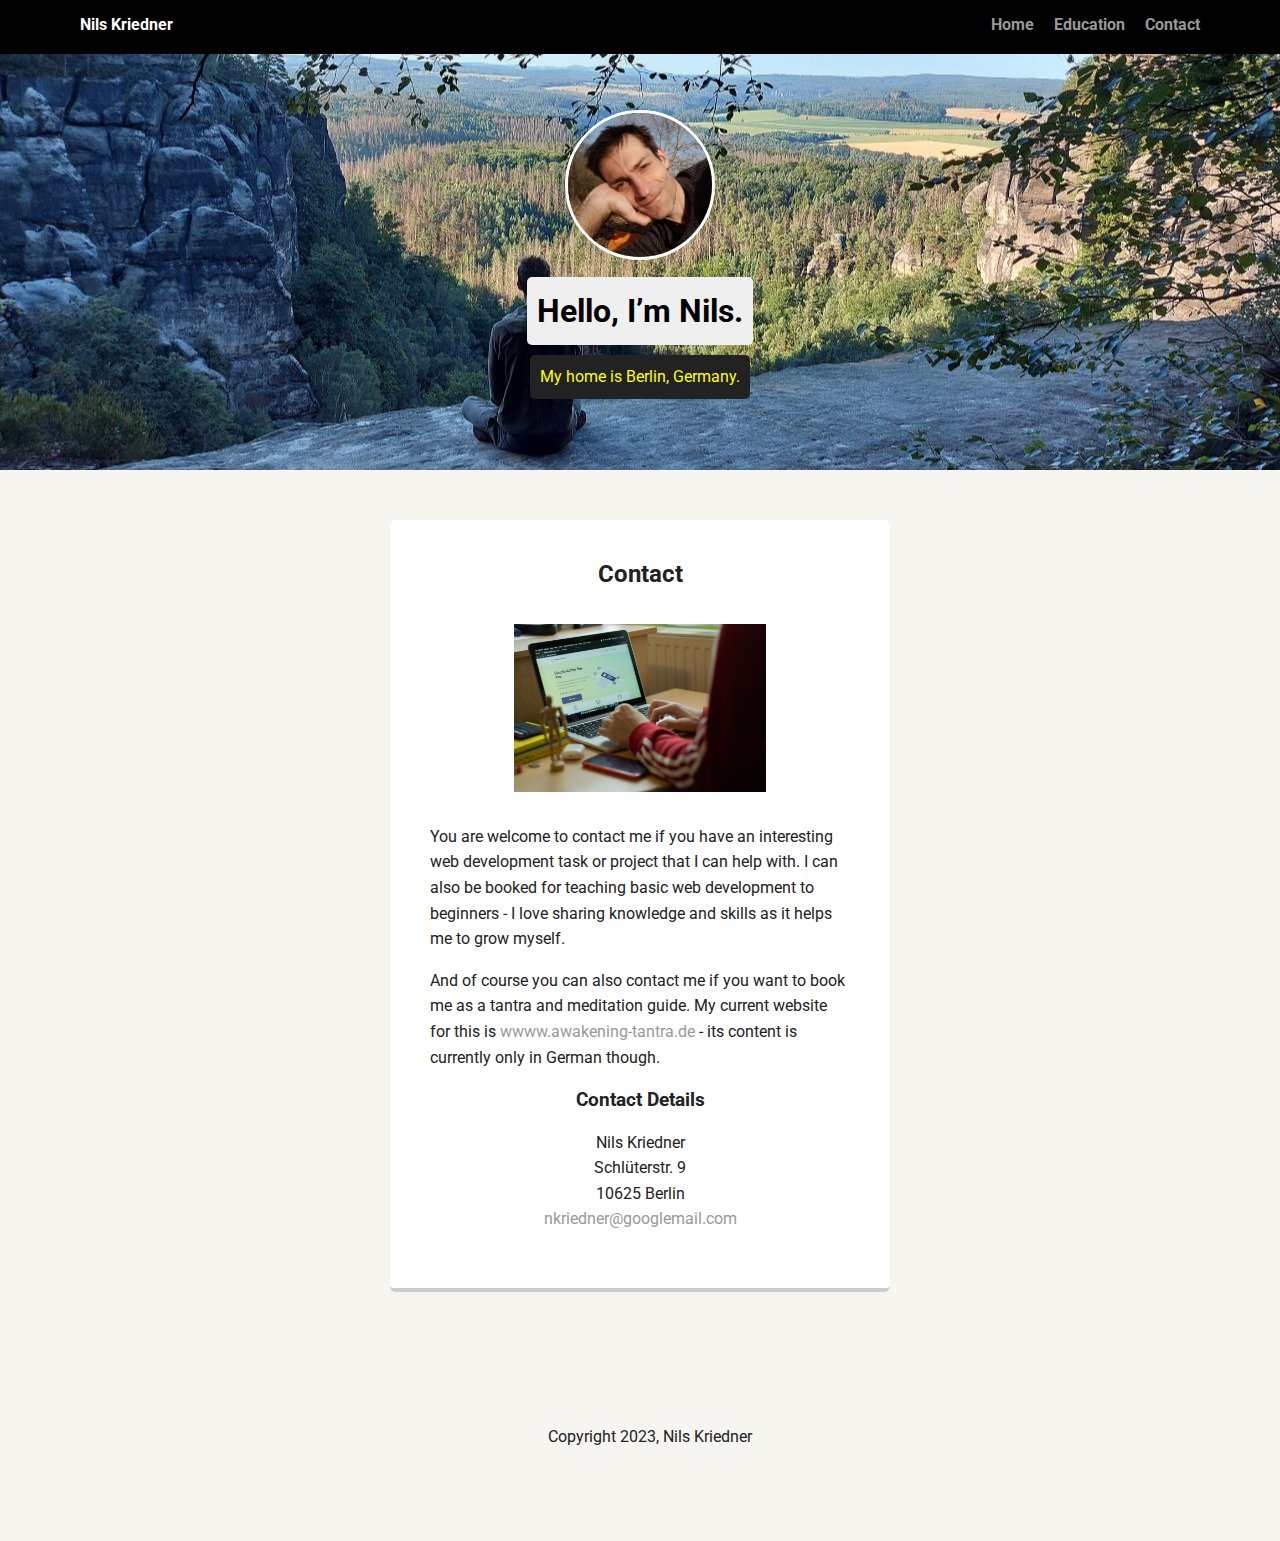
==== contact.html @ 6cae57db "Add content on contact.html subpage" ====
<!DOCTYPE html>
<html lang="en">
    <head>
        <meta charset="utf-8" />
        <title>Nils Kriedner's Profile | Contact</title>
        <meta name="viewport" content="width=device-width, initial-scale=1.0" />
        <link rel="stylesheet" href="styles.css" />
        <link href="https://fonts.googleapis.com/css?family=Muli%7CRoboto:400,300,500,700,900" rel="stylesheet" />
    </head>
    <body>
        <div class="main-nav">
            <ul class="nav">
                <li class="name">Nils Kriedner</li>
                <li><a href="index.html">Home</a></li>
                <li><a href="education.html">Education</a></li>
                <li><a href="contact.html">Contact</a></li>
            </ul>
        </div>

        <header>
            <img src="images/nils-kriedner.jpg" alt="Photo of Nils Kriedner" class="profile-image" />
            <h1 class="tag name">Hello, I’m Nils.</h1>
            <p class="tag location">My home is Berlin, Germany.</p>
        </header>

        <main class="flex">
            <div class="card">
                <h2 class="center-align">Contact</h2>
                <div class="img-center-container">
                    <img src="images/education.jpeg" alt="" />
                </div>
                <p>
                    You are welcome to contact me if you have an interesting web development task or project that I can
                    help with. I can also be booked for teaching basic web development to beginners - I love sharing
                    knowledge and skills as it helps me to grow myself.
                </p>
                <p>
                    And of course you can also contact me if you want to book me as a tantra and meditation guide. My
                    current website for this is
                    <a href="https://www.sahaja-tantra.de" target="_blank">wwww.awakening-tantra.de</a> - its content is
                    currently only in German though.
                </p>
                <h3 class="center-align">Contact Details</h3>
                <p class="center-align">
                    Nils Kriedner <br />
                    Schlüterstr. 9<br />
                    10625 Berlin<br />
                    <a href="mailto:nkriedner@googlemail.com">nkriedner@googlemail.com</a>
                </p>

                <p></p>
            </div>
        </main>

        <footer>
            <ul>
                <li><a href="https://github.com/nkriedner" class="social github" target="_blank">Github</a></li>
            </ul>
            <p class="copyright">Copyright 2023, Nils Kriedner</p>
        </footer>
    </body>
</html>
---- styles.css ----
/* Global Layout Set-up */
* {
    box-sizing: border-box;
}

body {
    margin: 0;
    padding: 0;
    text-align: center;
    font-family: "Roboto", sans-serif;
    color: #222;
    background: #f7f5f0;
}
/* Link Styles */

a {
    text-decoration: none;
    color: #999;
}
a:hover {
    color: #6633ff;
}

/* Section Styles */

.main-nav {
    width: 100%;
    background: black;
    min-height: 30px;
    padding: 10px;
    position: fixed;
    text-align: center;
}
.nav {
    display: flex;
    justify-content: space-around;
    font-weight: 700;
    list-style-type: none;
    margin: 0 auto;
    padding: 0;
}

.nav .name {
    display: block;
    margin-right: auto;
    color: white;
}
.nav li {
    padding: 5px 10px 10px 10px;
}
.nav a {
    transition: all 0.5s;
}
.nav a:hover {
    color: white;
}

header {
    text-align: center;
    background: url("images/saxonian-suisse.jpg") no-repeat center center;
    background-size: cover;
    overflow: hidden;
    padding-top: 60px;
}
header {
    line-height: 1.5;
}
header .profile-image {
    margin-top: 50px;
    width: 150px;
    height: 150px;
    border-radius: 50%;
    border: 3px solid white;
    transition: all 0.5s;
}
header .profile-image:hover {
    transform: scale(1.2) rotate(5deg);
}
.tag {
    background-color: #efefef;
    color: black;
    padding: 10px;
    border-radius: 5px;
    display: table;
    margin: 10px auto;
}
.location {
    background-color: #222;
    color: yellow;
}
.card {
    margin: 30px;
    padding: 20px 40px 40px;
    max-width: 500px;
    text-align: left;
    background: #fff;
    border-bottom: 4px solid #ccc;
    border-radius: 6px;
    transition: all 0.5s;
}
.card:hover {
    border-color: #ff99ff;
}

ul.skills {
    padding: 0;
    text-align: center;
}

.skills li {
    border-radius: 6px;
    display: inline-block;
    background: #ff9904;
    color: white;
    padding: 5px 10px;
    margin: 2px;
}

.skills li:nth-child(odd) {
    background: #0399ff;
}

footer {
    width: 100%;
    min-height: 30px;
    padding: 20px 0 40px 20px;
}

footer .copyright {
    top: -8px;
    font-size: 0.75em;
}

footer ul {
    list-style-type: none;
    margin: 0;
    padding: 0;
}

footer ul li {
    display: inline-block;
}

a.social {
    display: inline-block;
    text-indent: -9999px;
    margin-left: 5px;
    width: 30px;
    height: 30px;
    background-size: 30px 30px;
    opacity: 0.4;
    transition: all 0.5s;
}
/* a.twitter {
    background-image: url(images/twitter.svg);
}
a.linkedin {
    background-image: url(images/linkedin.svg);
}
a.github {
    background-image: url(images/github.svg);
} */
a.social:hover {
    opacity: 1;
}
.clearfix {
    clear: both;
}

/* Styles for larger screens */
@media screen and (min-width: 720px) {
    .flex {
        display: -ms-flexbox; /* TWEENER - IE 10 */
        display: flex;
        max-width: 1200px;
        -ms-flex-pack: distribute;
        justify-content: space-around;
        margin: 0 auto;
    }

    header {
        min-height: 470px;
    }

    .nav {
        max-width: 1200px;
        padding: 0 30px;
    }

    main {
        padding-top: 20px;
    }

    main p {
        line-height: 1.6em;
    }

    footer {
        font-size: 1.3em;
        max-width: 1200px;
        margin: 40px auto;
    }
}

/* My Styles */
.img-center-container {
    display: flex;
    justify-content: center;
    align-items: center;
}

.card img {
    width: 60%;
    margin: 1rem 0;
}

.center-align {
    text-align: center;
}

ul.bio li {
    margin-bottom: 1rem;
}
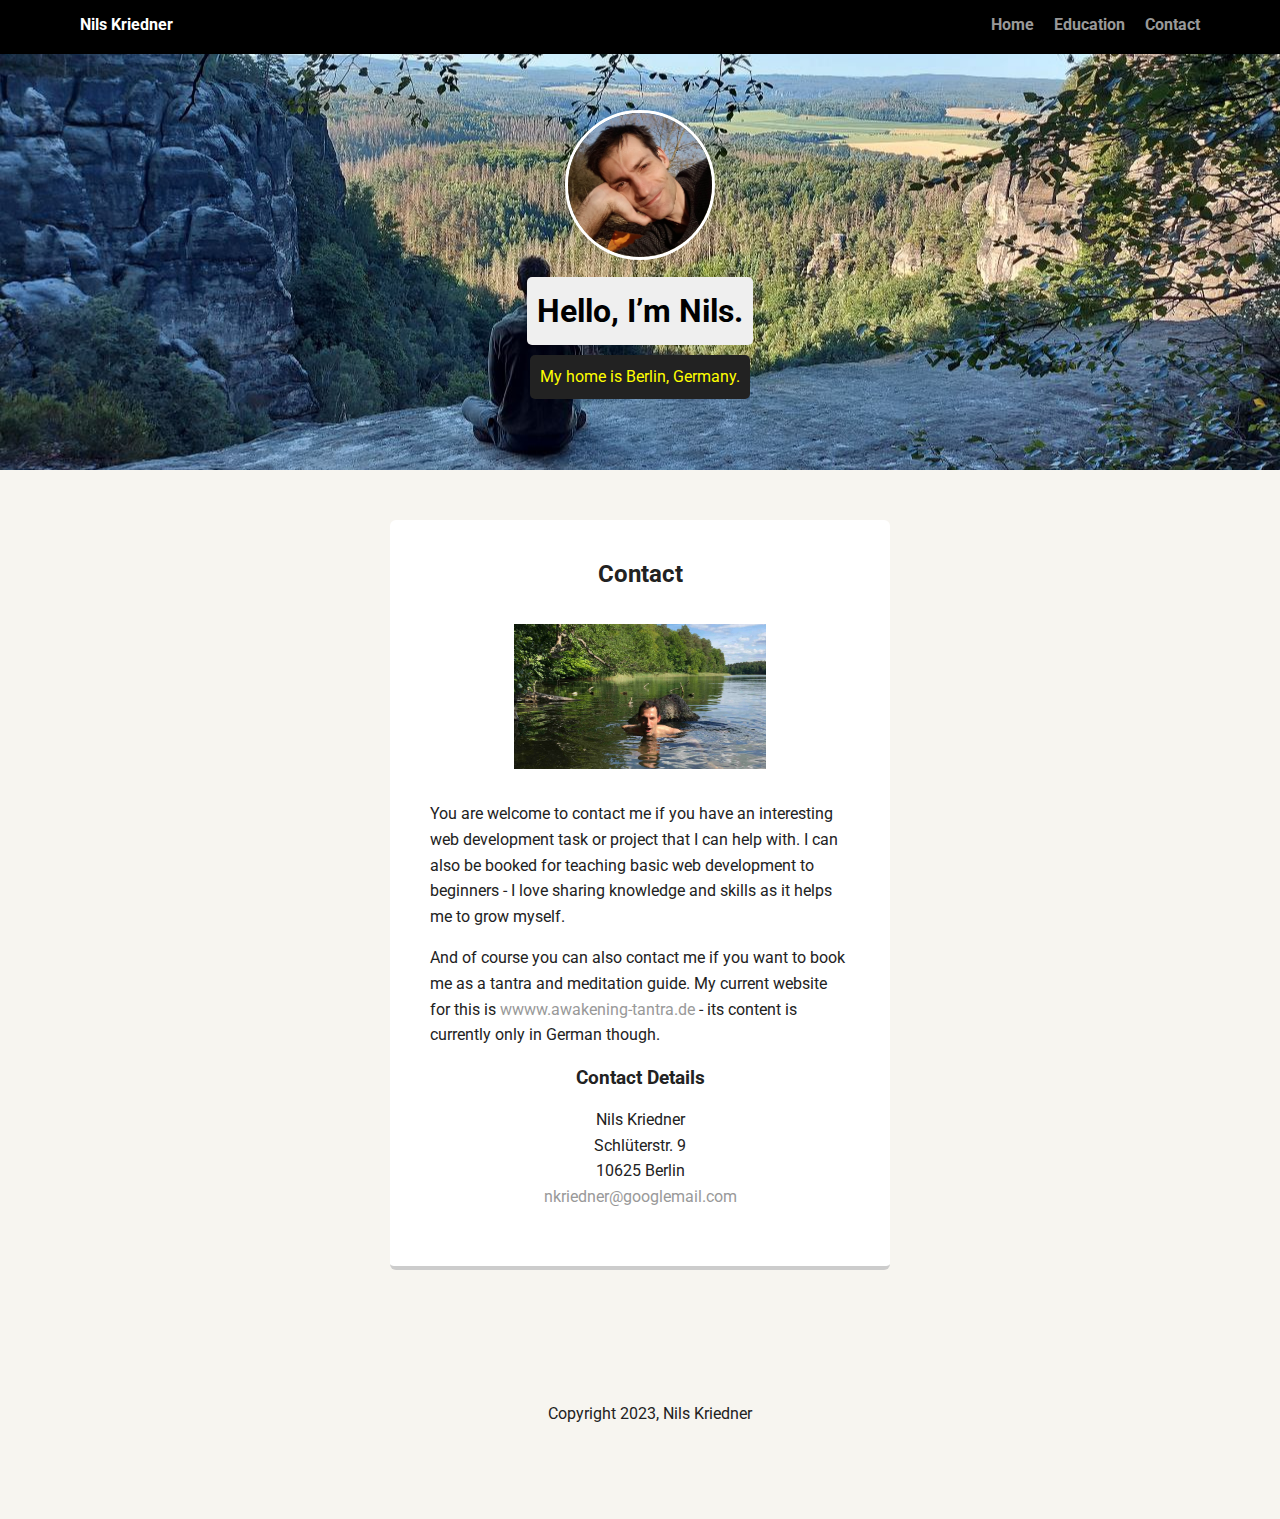
==== commit 57c7ecba: "Add image for contact subpage and simplify links on all pages" ====
--- a/contact.html
+++ b/contact.html
@@ -13,7 +13,7 @@
                 <li class="name">Nils Kriedner</li>
                 <li><a href="index.html">Home</a></li>
                 <li><a href="education.html">Education</a></li>
-                <li><a href="contact.html">Contact</a></li>
+                <li><a href="#">Contact</a></li>
             </ul>
         </div>
 
@@ -27,7 +27,7 @@
             <div class="card">
                 <h2 class="center-align">Contact</h2>
                 <div class="img-center-container">
-                    <img src="images/education.jpeg" alt="" />
+                    <img src="images/nils-swimming-in-lake.jpeg" alt="nils swimming in lake" />
                 </div>
                 <p>
                     You are welcome to contact me if you have an interesting web development task or project that I can
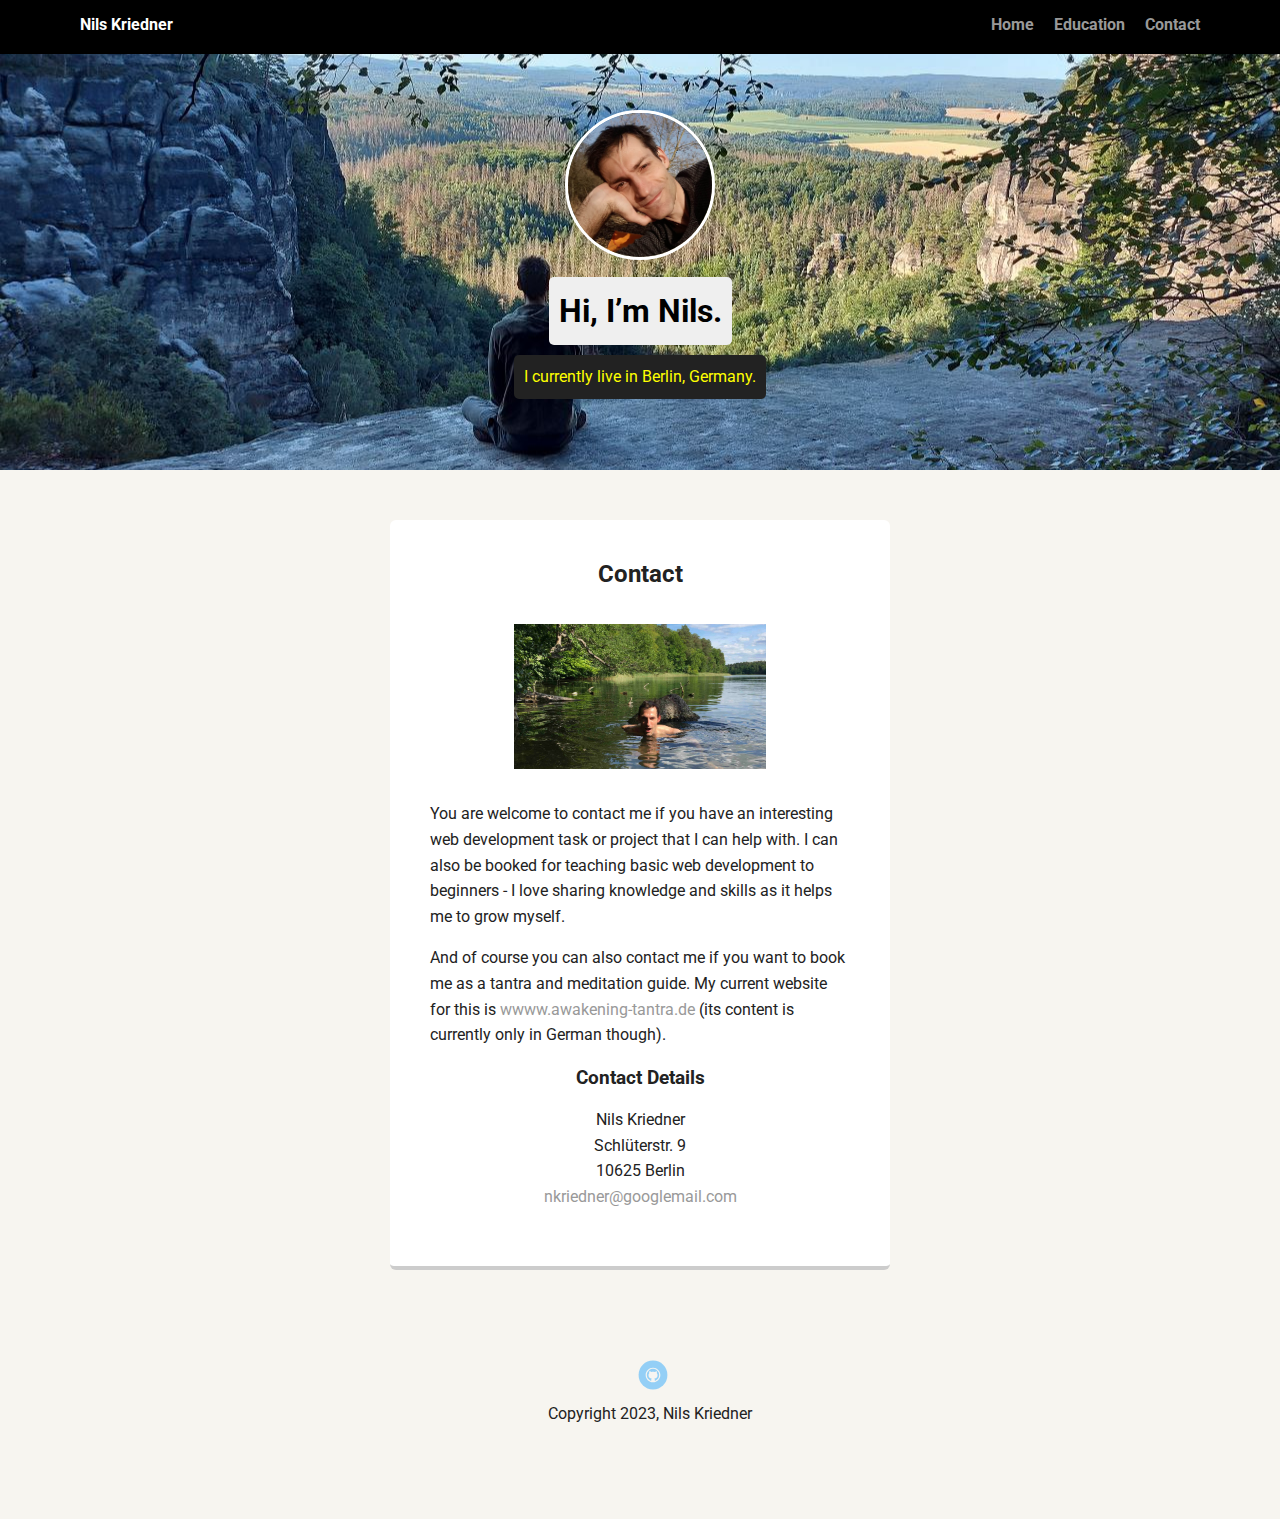
==== commit cd1e2b6f: "Correct and update text on all pages + restore a mistakenly deleted css rule for the github icon" ====
--- a/contact.html
+++ b/contact.html
@@ -19,8 +19,8 @@
 
         <header>
             <img src="images/nils-kriedner.jpg" alt="Photo of Nils Kriedner" class="profile-image" />
-            <h1 class="tag name">Hello, I’m Nils.</h1>
-            <p class="tag location">My home is Berlin, Germany.</p>
+            <h1 class="tag name">Hi, I’m Nils.</h1>
+            <p class="tag location">I currently live in Berlin, Germany.</p>
         </header>
 
         <main class="flex">
@@ -37,8 +37,8 @@
                 <p>
                     And of course you can also contact me if you want to book me as a tantra and meditation guide. My
                     current website for this is
-                    <a href="https://www.sahaja-tantra.de" target="_blank">wwww.awakening-tantra.de</a> - its content is
-                    currently only in German though.
+                    <a href="https://www.sahaja-tantra.de" target="_blank">wwww.awakening-tantra.de</a> (its content is
+                    currently only in German though).
                 </p>
                 <h3 class="center-align">Contact Details</h3>
                 <p class="center-align">
--- a/styles.css
+++ b/styles.css
@@ -162,6 +162,15 @@
 } */
 a.social:hover {
     opacity: 1;
+}
+a.github {
+    background-image: url(images/github.svg);
+}
+a.social:hover {
+    opacity: 1;
+}
+.clearfix {
+    clear: both;
 }
 .clearfix {
     clear: both;
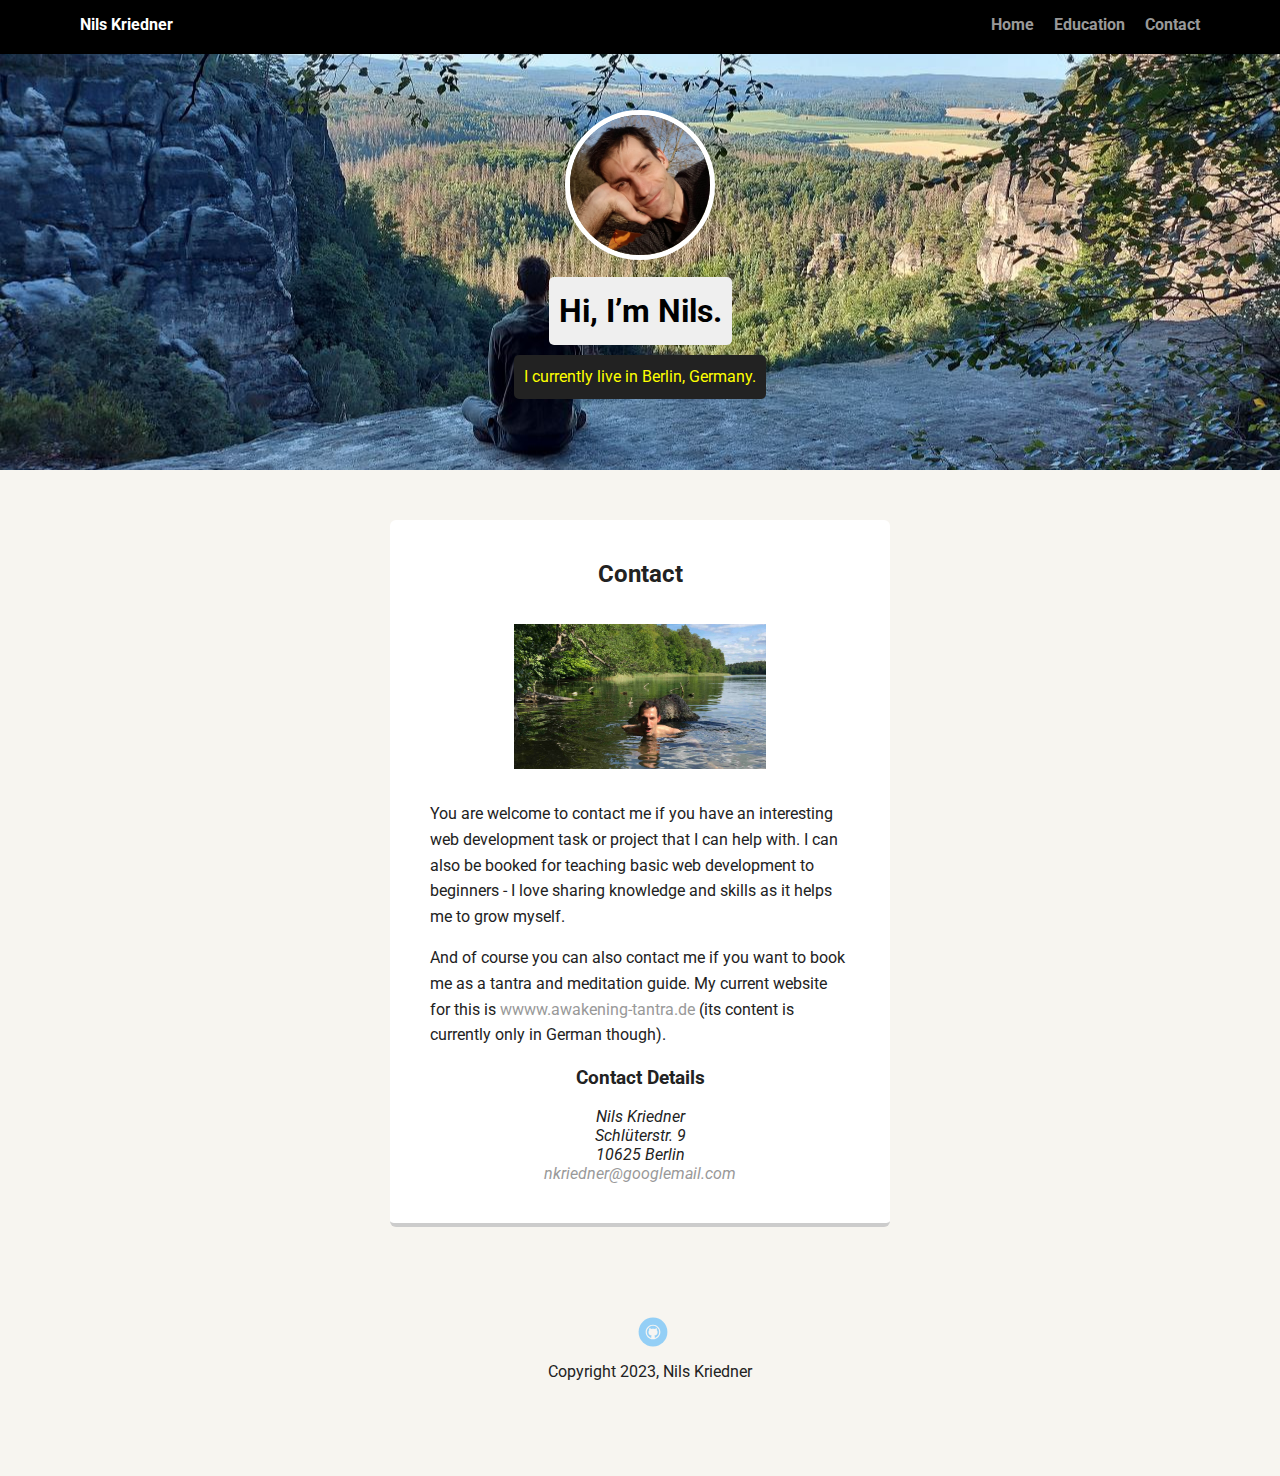
==== commit fa10208e: "Make the html more semantic using nav, section and address tags" ====
--- a/contact.html
+++ b/contact.html
@@ -8,14 +8,14 @@
         <link href="https://fonts.googleapis.com/css?family=Muli%7CRoboto:400,300,500,700,900" rel="stylesheet" />
     </head>
     <body>
-        <div class="main-nav">
+        <nav class="main-nav">
             <ul class="nav">
                 <li class="name">Nils Kriedner</li>
                 <li><a href="index.html">Home</a></li>
                 <li><a href="education.html">Education</a></li>
                 <li><a href="#">Contact</a></li>
             </ul>
-        </div>
+        </nav>
 
         <header>
             <img src="images/nils-kriedner.jpg" alt="Photo of Nils Kriedner" class="profile-image" />
@@ -24,7 +24,7 @@
         </header>
 
         <main class="flex">
-            <div class="card">
+            <section class="card">
                 <h2 class="center-align">Contact</h2>
                 <div class="img-center-container">
                     <img src="images/nils-swimming-in-lake.jpeg" alt="nils swimming in lake" />
@@ -41,15 +41,13 @@
                     currently only in German though).
                 </p>
                 <h3 class="center-align">Contact Details</h3>
-                <p class="center-align">
+                <address class="center-align">
                     Nils Kriedner <br />
                     Schlüterstr. 9<br />
                     10625 Berlin<br />
                     <a href="mailto:nkriedner@googlemail.com">nkriedner@googlemail.com</a>
-                </p>
-
-                <p></p>
-            </div>
+                </address>
+            </section>
         </main>
 
         <footer>
--- a/styles.css
+++ b/styles.css
@@ -70,11 +70,11 @@
     width: 150px;
     height: 150px;
     border-radius: 50%;
-    border: 3px solid white;
-    transition: all 0.5s;
+    border: 5px solid white; /* changed the thickness of the border */
+    transition: all 0.6s; /* changed the duration */
 }
 header .profile-image:hover {
-    transform: scale(1.2) rotate(5deg);
+    transform: scale(1.1) rotate(4deg); /* changed the scale and rotate ratio */
 }
 .tag {
     background-color: #efefef;
@@ -151,18 +151,15 @@
     opacity: 0.4;
     transition: all 0.5s;
 }
+a.social:hover {
+    opacity: 1;
+}
 /* a.twitter {
     background-image: url(images/twitter.svg);
 }
 a.linkedin {
     background-image: url(images/linkedin.svg);
-}
-a.github {
-    background-image: url(images/github.svg);
 } */
-a.social:hover {
-    opacity: 1;
-}
 a.github {
     background-image: url(images/github.svg);
 }
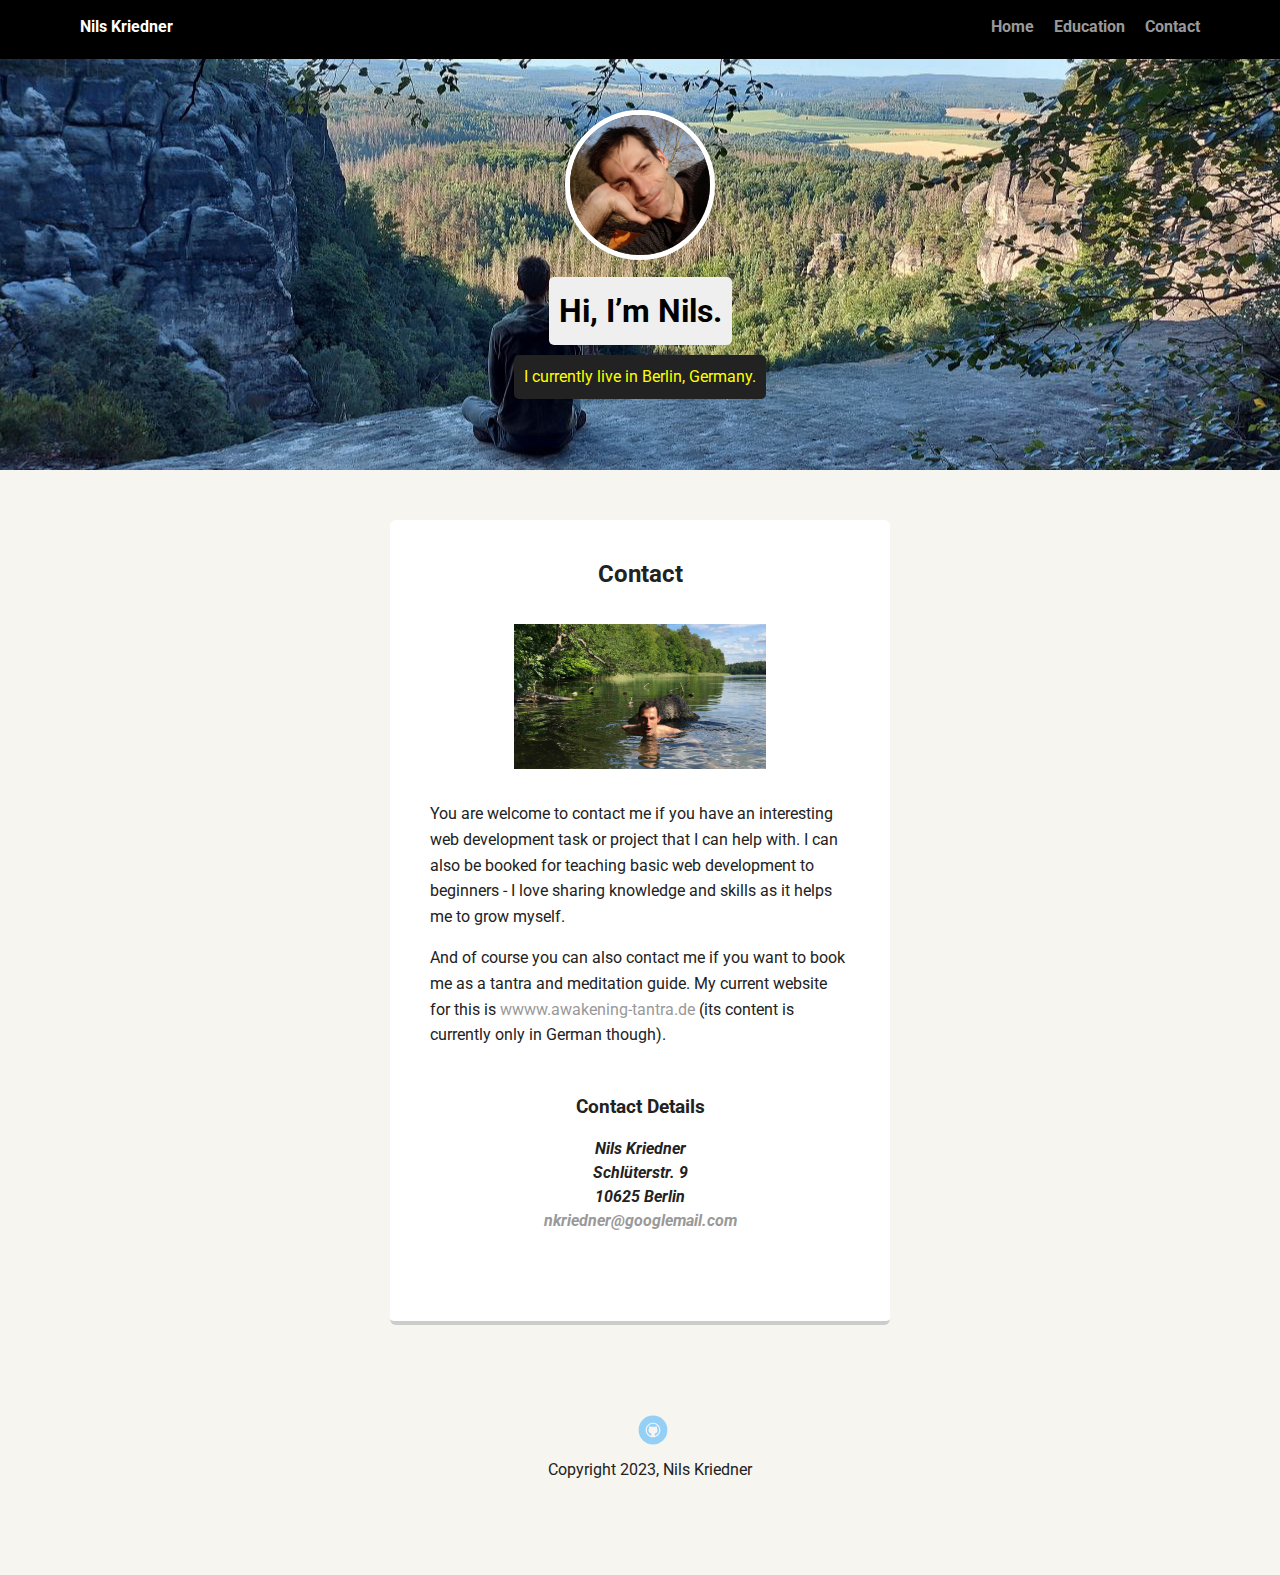
==== commit 023b6f01: "Update minor design and content aspects" ====
--- a/contact.html
+++ b/contact.html
@@ -40,7 +40,7 @@
                     <a href="https://www.sahaja-tantra.de" target="_blank">wwww.awakening-tantra.de</a> (its content is
                     currently only in German though).
                 </p>
-                <h3 class="center-align">Contact Details</h3>
+                <h3 class="center-align margin-top-1">Contact Details</h3>
                 <address class="center-align">
                     Nils Kriedner <br />
                     Schlüterstr. 9<br />
--- a/styles.css
+++ b/styles.css
@@ -154,12 +154,6 @@
 a.social:hover {
     opacity: 1;
 }
-/* a.twitter {
-    background-image: url(images/twitter.svg);
-}
-a.linkedin {
-    background-image: url(images/linkedin.svg);
-} */
 a.github {
     background-image: url(images/github.svg);
 }
@@ -209,6 +203,15 @@
 }
 
 /* My Styles */
+li {
+    line-height: 1.5;
+}
+address {
+    line-height: 1.5;
+    font-weight: bold;
+    margin-bottom: 3rem;
+}
+
 .img-center-container {
     display: flex;
     justify-content: center;
@@ -224,6 +227,10 @@
     text-align: center;
 }
 
+.margin-top-1 {
+    margin-top: 3rem;
+}
+
 ul.bio li {
     margin-bottom: 1rem;
 }
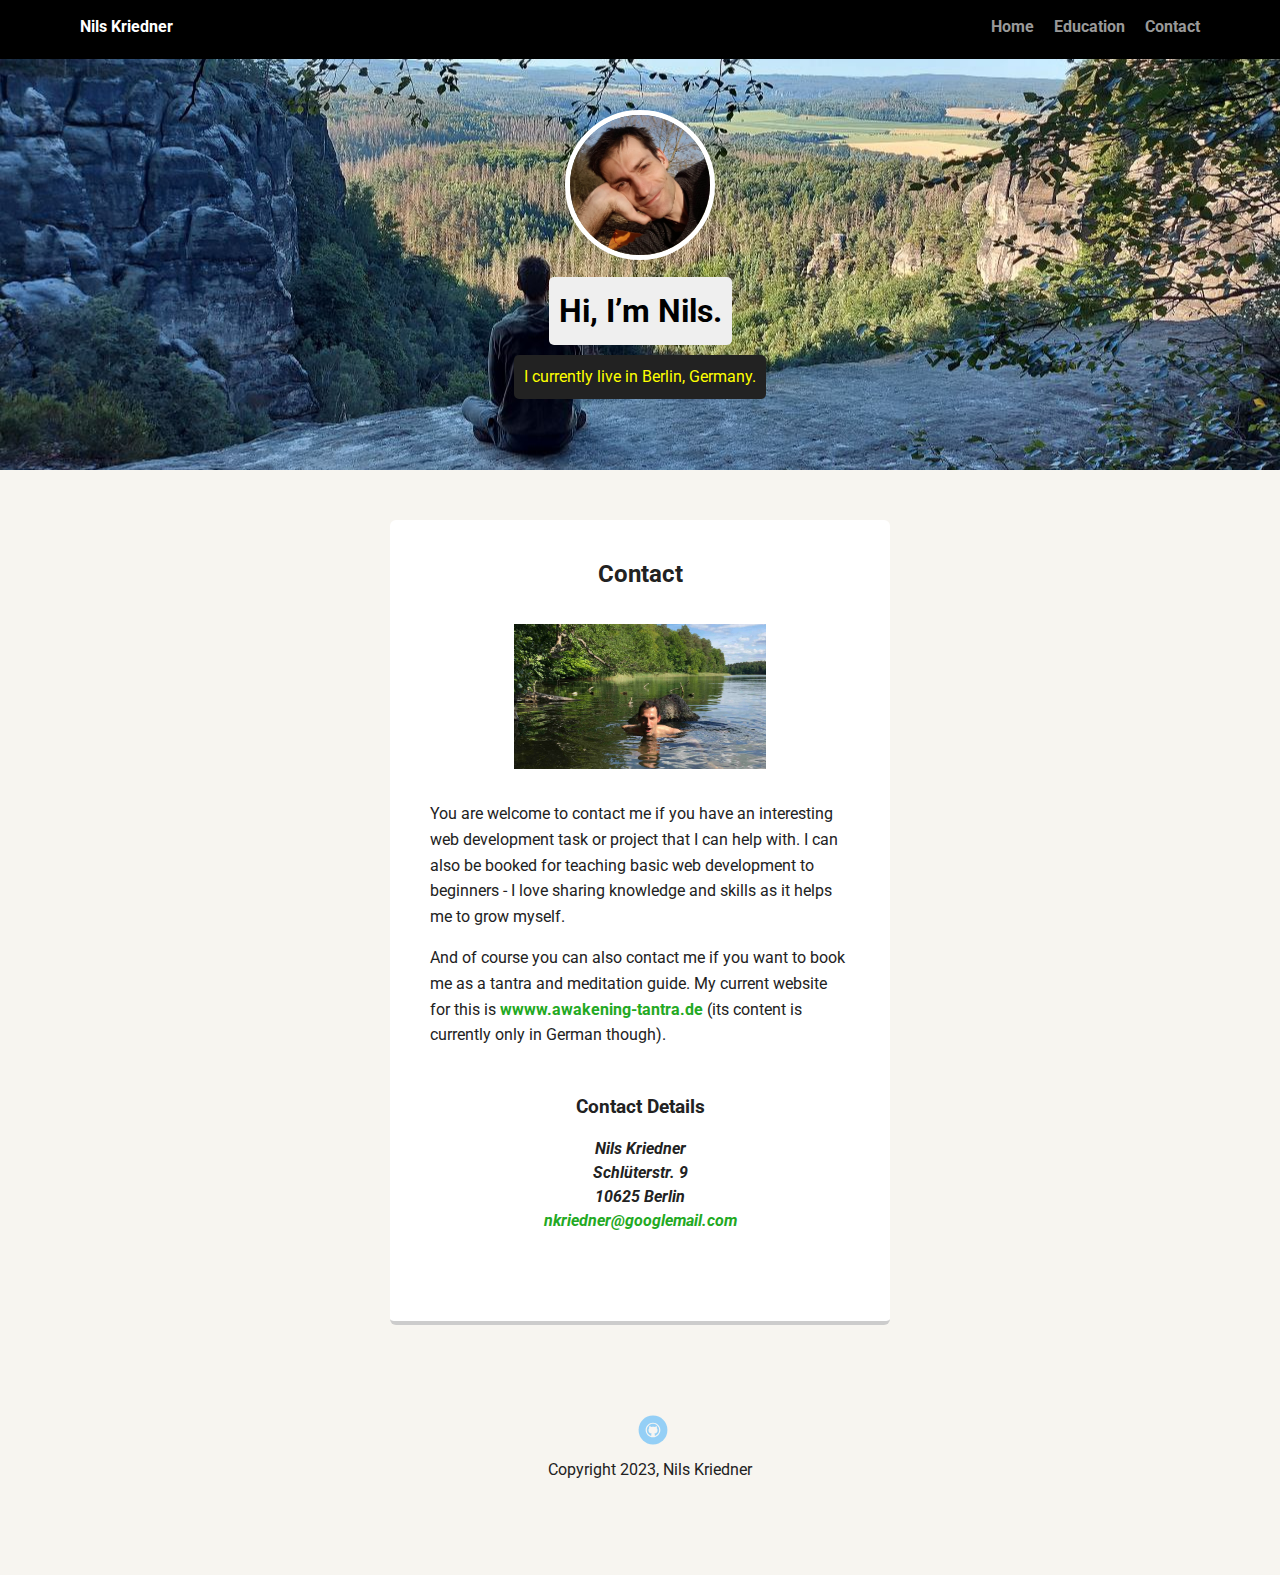
==== commit 25bee85b: "Beautify colors for links in text" ====
--- a/contact.html
+++ b/contact.html
@@ -37,15 +37,19 @@
                 <p>
                     And of course you can also contact me if you want to book me as a tantra and meditation guide. My
                     current website for this is
-                    <a href="https://www.sahaja-tantra.de" target="_blank">wwww.awakening-tantra.de</a> (its content is
-                    currently only in German though).
+                    <a href="https://www.sahaja-tantra.de" class="text-link" target="_blank"
+                        >wwww.awakening-tantra.de</a
+                    >
+                    (its content is currently only in German though).
                 </p>
                 <h3 class="center-align margin-top-1">Contact Details</h3>
                 <address class="center-align">
                     Nils Kriedner <br />
                     Schlüterstr. 9<br />
                     10625 Berlin<br />
-                    <a href="mailto:nkriedner@googlemail.com">nkriedner@googlemail.com</a>
+                    <a href="mailto:nkriedner@googlemail.com" class="text-link" target="_blank"
+                        >nkriedner@googlemail.com</a
+                    >
                 </address>
             </section>
         </main>
--- a/styles.css
+++ b/styles.css
@@ -234,3 +234,13 @@
 ul.bio li {
     margin-bottom: 1rem;
 }
+
+.text-link {
+    color: hsl(120, 66%, 40%);
+    font-weight: bold;
+    transition: all 0.5s;
+}
+
+.text-link:hover {
+    color: hsl(120, 66%, 31%);
+}
